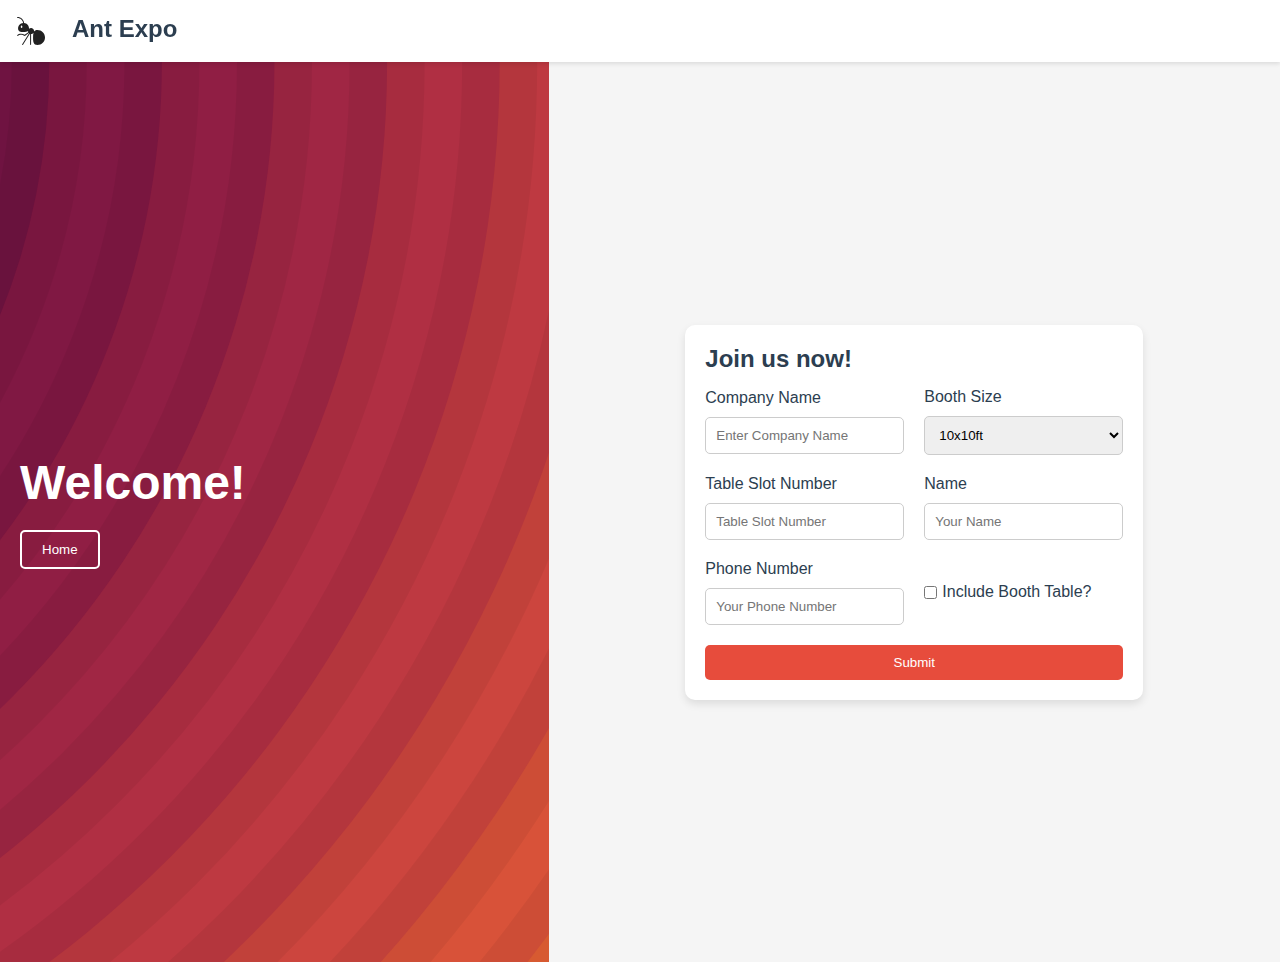
==== assignment/sign-up.html @ fff5cec0 "Assignment 1" ====
<!DOCTYPE html>
<html lang="en">
  <head>
    <meta charset="UTF-8" />
    <meta name="viewport" content="width=device-width, initial-scale=1.0" />
    <link href="./styles.css" rel="stylesheet" />
    <title>Ant Expo</title>
  </head>
  <body>
    <header>
      <div class="left-header">
        <img src="./assets/ant.svg" alt="ant" />
        <h2>Ant Expo</h2>
      </div>
    </header>

    <div class="sign-up">
      <div class="sign-up-left">
        <div class="welcome-wrapper">
          <h1>Welcome!</h1>
          <a href="./index.html"><button class="home-btn">Home</button></a>
        </div>
      </div>
      <div class="sign-up-right">
        <div class="form-wrapper">
          <h2>Join us now!</h2>
          <form class="booth-form">
            <div class="input-wrapper">
              <label for="company-name">Company Name</label>
              <input
                type="text"
                id="company-name"
                placeholder="Enter Company Name"
              />
            </div>

            <div class="input-wrapper">
              <label for="booth-size">Booth Size</label>
              <select id="booth-size">
                <option>10x10ft</option>
                <option>10x15ft</option>
              </select>
            </div>

            <div class="input-wrapper">
              <label for="table-slot">Table Slot Number</label>
              <input
                type="number"
                id="table-slot"
                placeholder="Table Slot Number"
              />
            </div>

            <div class="input-wrapper">
              <label for="contact-name">Name</label>
              <input type="text" id="contact-name" placeholder="Your Name" />
            </div>

            <div class="input-wrapper">
              <label for="contact-phone">Phone Number</label>
              <input
                type="tel"
                id="contact-phone"
                placeholder="Your Phone Number"
              />
            </div>

            <div class="checkbox-container">
              <input type="checkbox" id="booth-table" />
              <label for="booth-table">Include Booth Table?</label>
            </div>

            <button class="submit-button">Submit</button>
          </form>
        </div>
      </div>
    </div>
  </body>
</html>
---- assignment/styles.css ----
:root {
  --background-clr: #f5f5f5;
  --primary-clr: #2c3e50;
  --secondary-clr: #3498db;
  --accent-clr: #e74c3c;
  --accent-clr-darker: #ba4033;
}

* {
  box-sizing: border-box;
  margin: 0;
  padding: 0;
  font-family: sans-serif;
}

body {
  font-family: "Arial", sans-serif;
  background-color: var(--background-clr);
  color: var(--primary-clr);
}

a {
  text-decoration: none;
  color: var(--primary-clr);
}

header {
  display: flex;
  justify-content: flex-start;
  align-items: center;
  padding: 15px;
  background-color: white;
  box-shadow: 0 2px 4px rgba(0, 0, 0, 0.1);
  position: sticky;
  top: 0;
}

header img {
  max-width: 40px;
  margin-right: 10px;
}

h2 {
  font-size: 1.5rem;
}
a {
  text-decoration: none;
  color: black;
}

.left-header {
  display: flex;
  gap: 15px;
}

.home {
  display: flex;
  flex-direction: column;
  justify-content: center;
  align-items: center;
  height: 100vh;
  gap: 20px;
}

.hero-text {
  display: flex;
  flex-direction: column;
  gap: 15px;
  align-items: center;
  justify-content: center;
  margin-bottom: 200px;
}

.hero-text p {
  max-width: 600px;
  align-self: center;
}

.welcome-text {
  font-weight: 600;
  font-size: 4rem;
}

.sign-up-btn {
  padding: 15px 50px;
  border: none;
  border-radius: 10px;
  font-weight: 500;
  background-color: var(--accent-clr);
  color: white;
  cursor: pointer;
}

.sign-up {
  display: grid;
  height: 100vh;
  grid-template-columns: 1.5fr 2fr;
}

.sign-up-left {
  background-image: url(./assets/rainbow-vortex.svg);
  background-size: cover;
  background-repeat: no-repeat;
  background-position: center;
  color: white;
  display: flex;
  justify-content: flex-start;
  align-items: center;
  padding: 20px;
}

.sign-up-left h1 {
  font-size: 3rem;
}

.welcome-wrapper {
  display: flex;
  flex-direction: column;
  gap: 20px;
  align-items: start;
}

.sign-up-right {
  display: flex;
  justify-content: center;
  align-items: center;
}

.form-wrapper {
  background-color: white;
  border-radius: 10px;
  box-shadow: 0 4px 8px rgba(0, 0, 0, 0.1);
  padding: 20px;
  display: flex;
  flex-direction: column;
  gap: 15px;
}

.booth-form {
  display: grid;
  grid-template-columns: 1fr 1fr;
  align-items: center;
  gap: 20px;
}

/* Form Input Styles */
input[type="text"],
input[type="number"],
input[type="tel"],
select {
  width: 100%;
  padding: 10px;
  border: 1px solid #ccc;
  border-radius: 5px;
  outline: none;
}

select {
  cursor: pointer;
}

.checkbox-container {
  display: flex;
  align-items: center;
  gap: 5px;
}

button {
  padding: 10px 20px;
  border: none;
  border-radius: 5px;
  cursor: pointer;
  background-color: var(--accent-clr);
  color: white;
  transition: background-color 0.3s ease-in-out;
}

button:hover {
  background-color: var(--accent-clr-darker);
}

.submit-button {
  grid-column: 1 / -1;
}

.home-btn {
  background-color: transparent;
  border: 0.15rem solid white;
  color: white;
}

.input-wrapper {
  display: flex;
  flex-direction: column;
  gap: 10px;
}
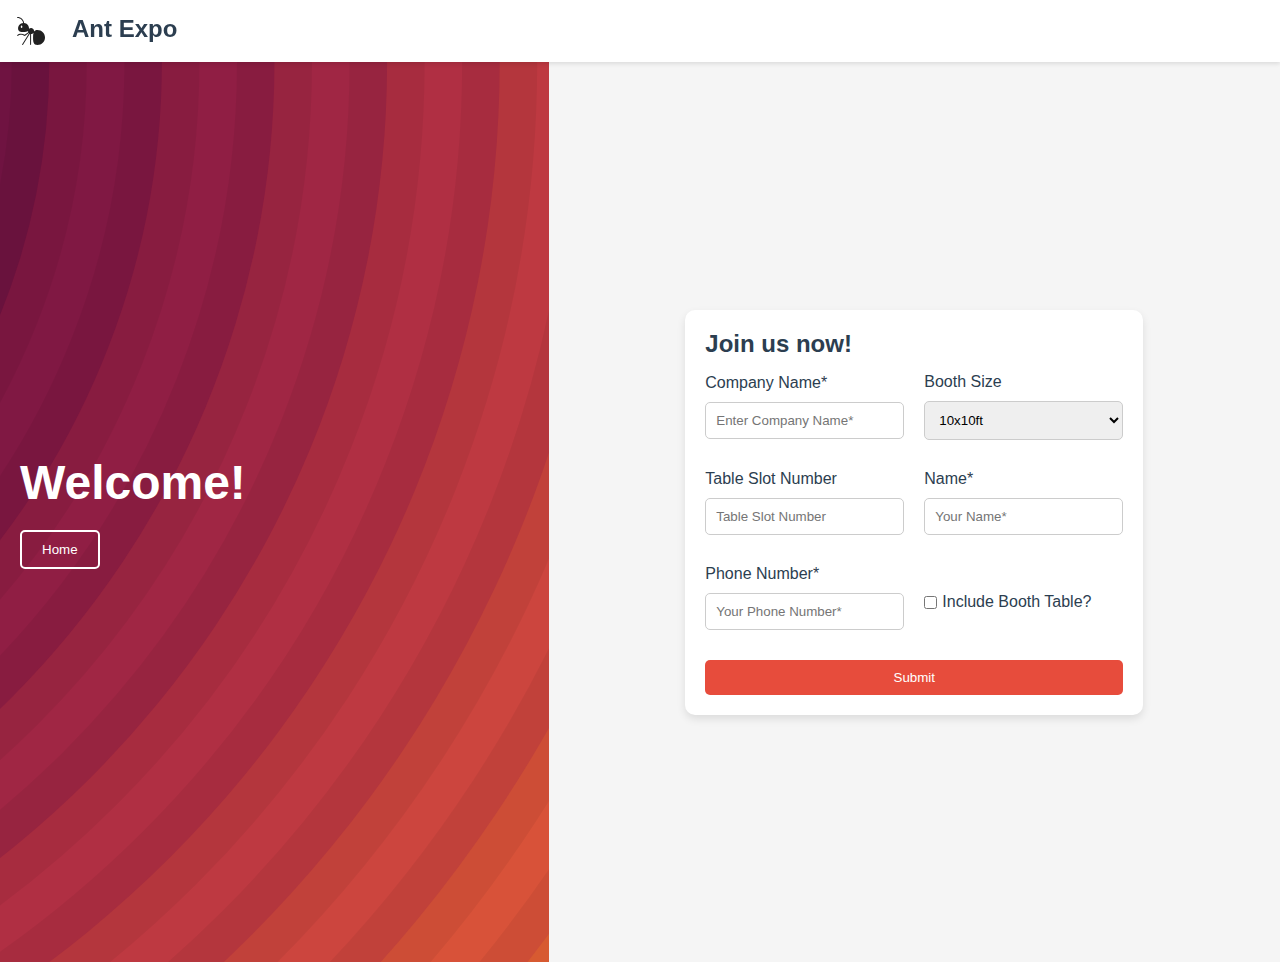
==== commit faadc96a: "Assignment 2" ====
--- a/assignment/sign-up.html
+++ b/assignment/sign-up.html
@@ -4,6 +4,7 @@
     <meta charset="UTF-8" />
     <meta name="viewport" content="width=device-width, initial-scale=1.0" />
     <link href="./styles.css" rel="stylesheet" />
+    <script src="./register.js" defer></script>
     <title>Ant Expo</title>
   </head>
   <body>
@@ -24,22 +25,25 @@
       <div class="sign-up-right">
         <div class="form-wrapper">
           <h2>Join us now!</h2>
-          <form class="booth-form">
+          <form class="booth-form" novalidate action="#">
             <div class="input-wrapper">
-              <label for="company-name">Company Name</label>
+              <label for="company-name">Company Name*</label>
               <input
                 type="text"
                 id="company-name"
-                placeholder="Enter Company Name"
+                placeholder="Enter Company Name*"
+                required
               />
+              <div class="error" id="company-name-error"></div>
             </div>
 
             <div class="input-wrapper">
               <label for="booth-size">Booth Size</label>
-              <select id="booth-size">
-                <option>10x10ft</option>
-                <option>10x15ft</option>
+              <select id="booth-size" required>
+                <option value="10*10">10x10ft</option>
+                <option value="10*15">10x15ft</option>
               </select>
+              <div class="error" id="booth-size-error"></div>
             </div>
 
             <div class="input-wrapper">
@@ -48,21 +52,32 @@
                 type="number"
                 id="table-slot"
                 placeholder="Table Slot Number"
+                min="1"
+                max="10"
               />
+              <div class="error" id="table-slot-error"></div>
             </div>
 
             <div class="input-wrapper">
-              <label for="contact-name">Name</label>
-              <input type="text" id="contact-name" placeholder="Your Name" />
+              <label for="contact-name">Name*</label>
+              <input
+                type="text"
+                id="contact-name"
+                placeholder="Your Name*"
+                required
+              />
+              <div class="error" id="contact-name-error"></div>
             </div>
 
             <div class="input-wrapper">
-              <label for="contact-phone">Phone Number</label>
+              <label for="contact-phone">Phone Number*</label>
               <input
                 type="tel"
                 id="contact-phone"
-                placeholder="Your Phone Number"
+                placeholder="Your Phone Number*"
+                required
               />
+              <div class="error" id="contact-phone-error"></div>
             </div>
 
             <div class="checkbox-container">
@@ -70,7 +85,7 @@
               <label for="booth-table">Include Booth Table?</label>
             </div>
 
-            <button class="submit-button">Submit</button>
+            <button class="submit-button" type="submit">Submit</button>
           </form>
         </div>
       </div>
